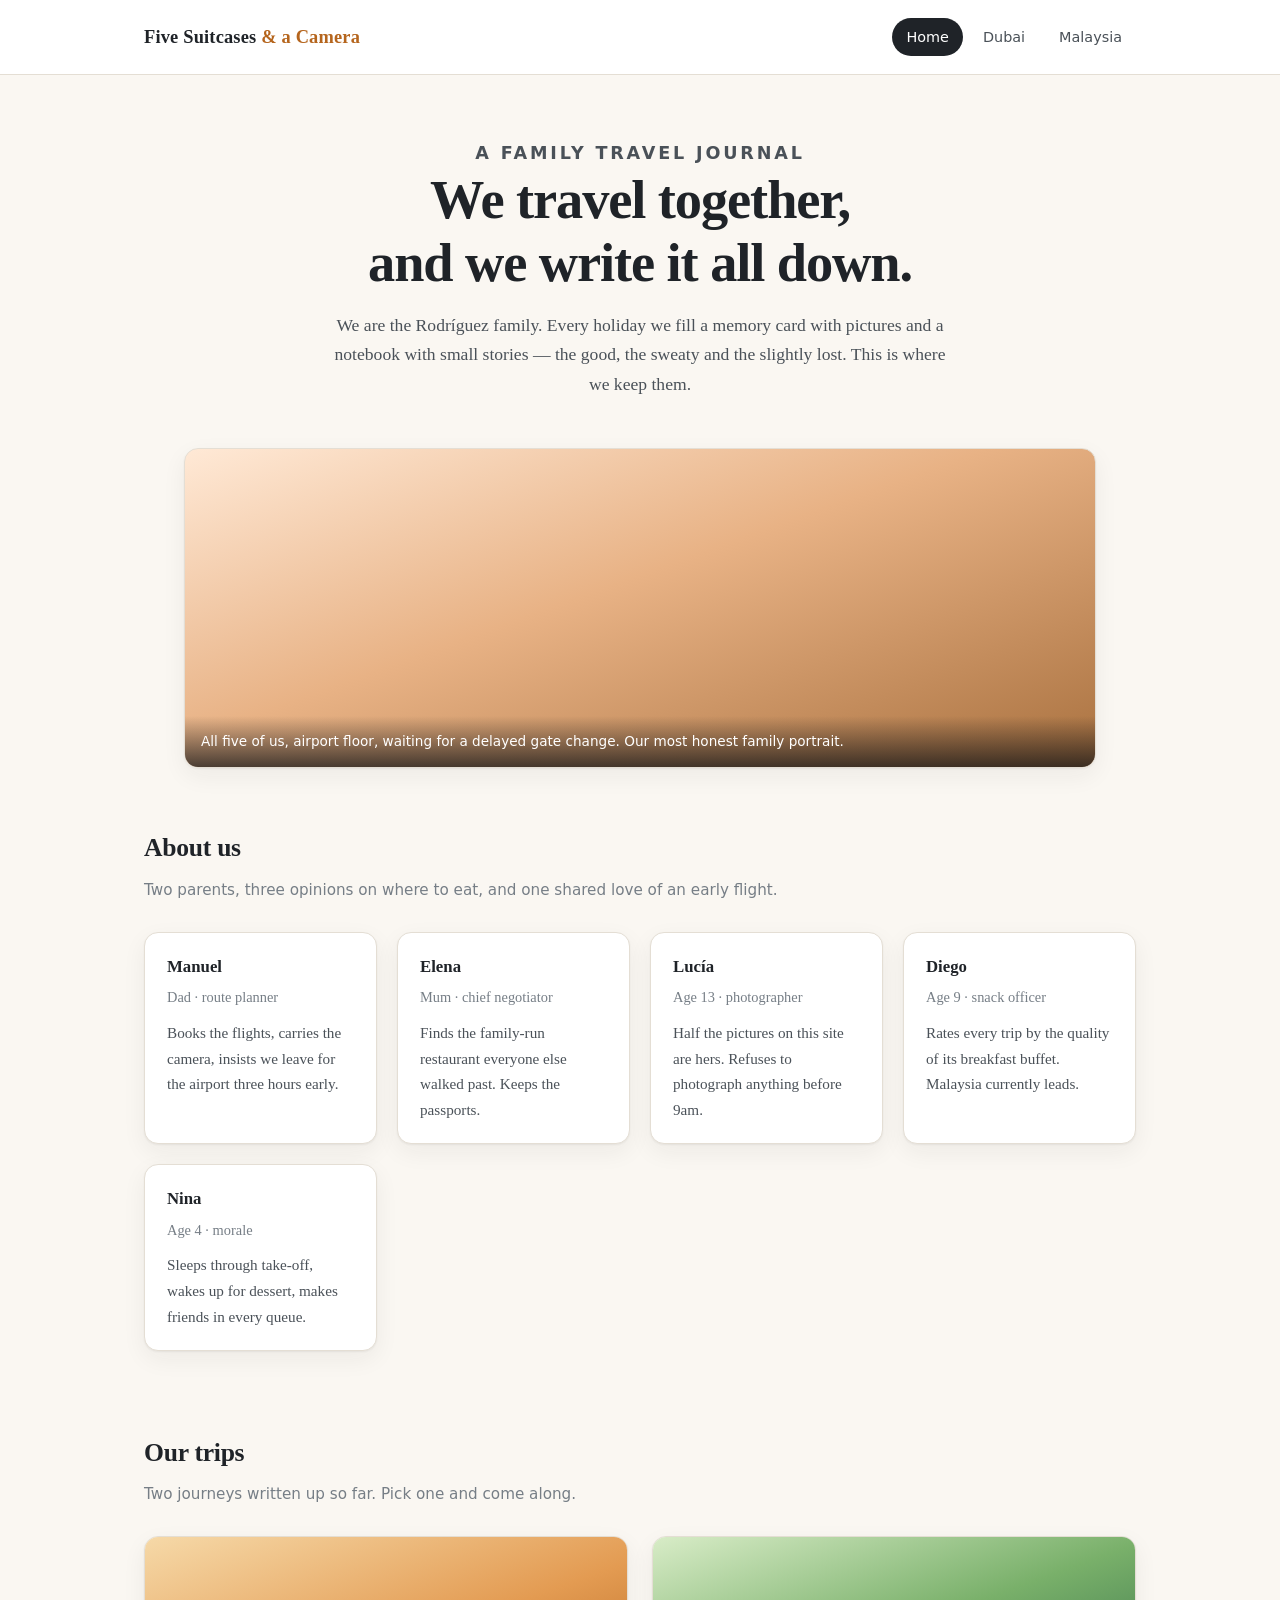
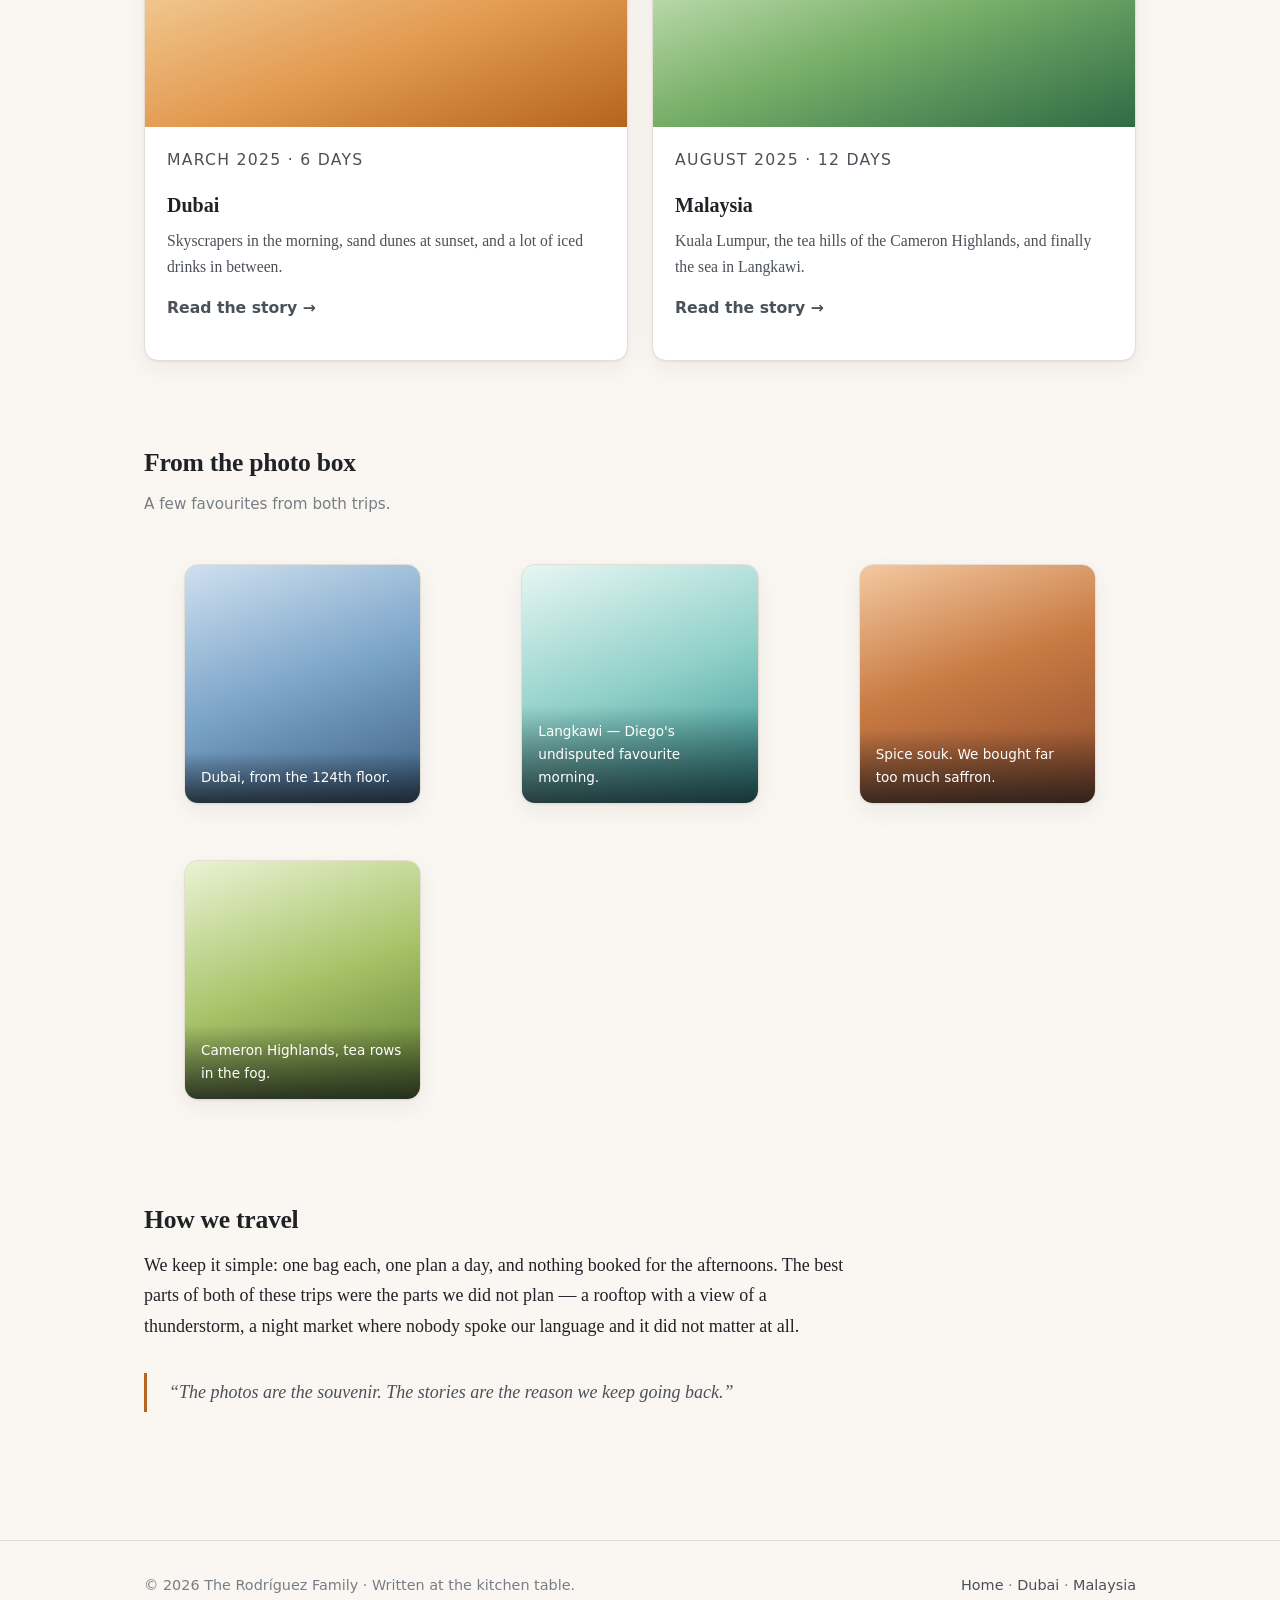
==== index.html @ faf1e657 "Add files via upload" ====
<!DOCTYPE html>
<html lang="en">
<head>
<meta charset="utf-8">
<meta name="viewport" content="width=device-width, initial-scale=1">
<title>The Rodríguez Family — Holiday Stories &amp; Pictures</title>
<meta name="description" content="Travel stories and pictures from the Rodríguez family holidays.">
<link rel="stylesheet" href="style.css">
</head>
<body>

<header class="site-header">
  <div class="wrap">
    <a class="brand" href="index.html">Five Suitcases <span>&amp; a Camera</span></a>
    <nav class="nav">
      <a href="index.html" class="active">Home</a>
      <a href="dubai.html">Dubai</a>
      <a href="malaysia.html">Malaysia</a>
    </nav>
  </div>
</header>

<main>

  <div class="wrap">
    <div class="hero">
      <p class="eyebrow">A family travel journal</p>
      <h1>We travel together,<br>and we write it all down.</h1>
      <p>We are the Rodríguez family. Every holiday we fill a memory card with pictures
        and a notebook with small stories — the good, the sweaty and the slightly lost.
        This is where we keep them.</p>
    </div>
  </div>

  <div class="wrap">
    <figure class="photo g-family trip-hero" style="margin-top:0">
      <figcaption>All five of us, airport floor, waiting for a delayed gate change. Our most honest family portrait.</figcaption>
    </figure>
  </div>

  <div class="wrap">
    <section>
      <h2>About us</h2>
      <p class="section-note">Two parents, three opinions on where to eat, and one shared love of an early flight.</p>
      <ul class="family">
        <li>
          <strong>Manuel</strong>
          <span>Dad · route planner</span>
          <p>Books the flights, carries the camera, insists we leave for the airport three hours early.</p>
        </li>
        <li>
          <strong>Elena</strong>
          <span>Mum · chief negotiator</span>
          <p>Finds the family-run restaurant everyone else walked past. Keeps the passports.</p>
        </li>
        <li>
          <strong>Lucía</strong>
          <span>Age 13 · photographer</span>
          <p>Half the pictures on this site are hers. Refuses to photograph anything before 9am.</p>
        </li>
        <li>
          <strong>Diego</strong>
          <span>Age 9 · snack officer</span>
          <p>Rates every trip by the quality of its breakfast buffet. Malaysia currently leads.</p>
        </li>
        <li>
          <strong>Nina</strong>
          <span>Age 4 · morale</span>
          <p>Sleeps through take-off, wakes up for dessert, makes friends in every queue.</p>
        </li>
      </ul>
    </section>

    <section>
      <h2>Our trips</h2>
      <p class="section-note">Two journeys written up so far. Pick one and come along.</p>
      <div class="cards">

        <a class="card" href="dubai.html">
          <div class="thumb g-desert"></div>
          <div class="card-body">
            <p class="meta">March 2025 · 6 days</p>
            <h3>Dubai</h3>
            <p>Skyscrapers in the morning, sand dunes at sunset, and a lot of iced drinks in between.</p>
            <p class="readmore">Read the story →</p>
          </div>
        </a>

        <a class="card" href="malaysia.html">
          <div class="thumb g-jungle"></div>
          <div class="card-body">
            <p class="meta">August 2025 · 12 days</p>
            <h3>Malaysia</h3>
            <p>Kuala Lumpur, the tea hills of the Cameron Highlands, and finally the sea in Langkawi.</p>
            <p class="readmore">Read the story →</p>
          </div>
        </a>

      </div>
    </section>

    <section>
      <h2>From the photo box</h2>
      <p class="section-note">A few favourites from both trips.</p>
      <div class="gallery">
        <figure class="photo g-skyline"><figcaption>Dubai, from the 124th floor.</figcaption></figure>
        <figure class="photo g-beach"><figcaption>Langkawi — Diego's undisputed favourite morning.</figcaption></figure>
        <figure class="photo g-souk"><figcaption>Spice souk. We bought far too much saffron.</figcaption></figure>
        <figure class="photo g-tea"><figcaption>Cameron Highlands, tea rows in the fog.</figcaption></figure>
      </div>
    </section>

    <section>
      <h2>How we travel</h2>
      <div class="article" style="margin:0">
        <p>We keep it simple: one bag each, one plan a day, and nothing booked for the
          afternoons. The best parts of both of these trips were the parts we did not
          plan — a rooftop with a view of a thunderstorm, a night market where nobody
          spoke our language and it did not matter at all.</p>
        <blockquote>“The photos are the souvenir. The stories are the reason we keep going back.”</blockquote>
      </div>
    </section>
  </div>

</main>

<footer class="site-footer">
  <div class="wrap">
    <div>© 2026 The Rodríguez Family · Written at the kitchen table.</div>
    <div>
      <a href="index.html">Home</a> ·
      <a href="dubai.html">Dubai</a> ·
      <a href="malaysia.html">Malaysia</a>
    </div>
  </div>
</footer>

</body>
</html>
---- style.css ----
/* ==========================================================
   Family Holidays Blog — shared stylesheet
   Light background, dark text
   ========================================================== */

:root {
  --bg: #faf7f2;
  --surface: #ffffff;
  --ink: #1f2328;
  --ink-soft: #4a5158;
  --ink-faint: #767e86;
  --line: #e4ded4;
  --accent: #b5651d;
  --accent-soft: #f4e7d8;
  --shadow: 0 1px 2px rgba(31, 35, 40, .06), 0 8px 24px rgba(31, 35, 40, .06);
  --radius: 14px;
  --wrap: 1040px;
}

* { box-sizing: border-box; }

body {
  margin: 0;
  background: var(--bg);
  color: var(--ink);
  font-family: "Iowan Old Style", "Palatino Linotype", Palatino, Georgia, serif;
  font-size: 18px;
  line-height: 1.7;
  -webkit-font-smoothing: antialiased;
}

img { max-width: 100%; display: block; }

a { color: var(--accent); }
a:hover { color: var(--ink); }

.wrap {
  width: 100%;
  max-width: var(--wrap);
  margin: 0 auto;
  padding: 0 24px;
}

/* ---------- Header / nav ---------- */

.site-header {
  border-bottom: 1px solid var(--line);
  background: var(--surface);
  position: sticky;
  top: 0;
  z-index: 10;
}

.site-header .wrap {
  display: flex;
  flex-wrap: wrap;
  align-items: center;
  justify-content: space-between;
  gap: 12px;
  padding-top: 18px;
  padding-bottom: 18px;
}

.brand {
  font-size: 1.15rem;
  font-weight: 700;
  letter-spacing: .01em;
  color: var(--ink);
  text-decoration: none;
}
.brand span { color: var(--accent); }

.nav {
  display: flex;
  gap: 6px;
  flex-wrap: wrap;
  font-family: system-ui, -apple-system, "Segoe UI", sans-serif;
  font-size: .9rem;
}

.nav a {
  color: var(--ink-soft);
  text-decoration: none;
  padding: 7px 14px;
  border-radius: 999px;
}
.nav a:hover { background: var(--accent-soft); color: var(--ink); }
.nav a.active { background: var(--ink); color: #fff; }

/* ---------- Hero ---------- */

.hero {
  padding: 64px 0 48px;
  text-align: center;
}

.hero h1 {
  font-size: clamp(2.1rem, 5vw, 3.4rem);
  line-height: 1.15;
  margin: 0 0 16px;
  letter-spacing: -.02em;
}

.hero p {
  margin: 0 auto;
  max-width: 620px;
  font-size: 1.1rem;
  color: var(--ink-soft);
}

.eyebrow {
  font-family: system-ui, -apple-system, "Segoe UI", sans-serif;
  font-size: .75rem;
  font-weight: 600;
  letter-spacing: .16em;
  text-transform: uppercase;
  color: var(--accent);
  margin: 0 0 14px;
}

/* ---------- Sections ---------- */

section { padding: 40px 0; }

h2 {
  font-size: 1.6rem;
  margin: 0 0 8px;
  letter-spacing: -.01em;
}

.section-note {
  color: var(--ink-faint);
  margin: 0 0 28px;
  font-family: system-ui, -apple-system, "Segoe UI", sans-serif;
  font-size: .95rem;
}

/* ---------- Cards ---------- */

.cards {
  display: grid;
  grid-template-columns: repeat(auto-fit, minmax(280px, 1fr));
  gap: 24px;
}

.card {
  background: var(--surface);
  border: 1px solid var(--line);
  border-radius: var(--radius);
  box-shadow: var(--shadow);
  overflow: hidden;
  display: flex;
  flex-direction: column;
  text-decoration: none;
  color: inherit;
  transition: transform .18s ease, box-shadow .18s ease;
}

.card:hover {
  transform: translateY(-3px);
  box-shadow: 0 2px 4px rgba(31,35,40,.08), 0 16px 36px rgba(31,35,40,.12);
}

.card .thumb { height: 190px; }

.card-body { padding: 20px 22px 24px; }

.card-body h3 {
  margin: 0 0 6px;
  font-size: 1.25rem;
}

.card-body p {
  margin: 0 0 14px;
  color: var(--ink-soft);
  font-size: .98rem;
}

.meta {
  font-family: system-ui, -apple-system, "Segoe UI", sans-serif;
  font-size: .78rem;
  letter-spacing: .08em;
  text-transform: uppercase;
  color: var(--ink-faint);
}

.readmore {
  font-family: system-ui, -apple-system, "Segoe UI", sans-serif;
  font-size: .9rem;
  font-weight: 600;
  color: var(--accent);
}

/* ---------- Photo placeholders (pure CSS, no external files) ---------- */

.photo {
  border-radius: var(--radius);
  border: 1px solid var(--line);
  box-shadow: var(--shadow);
  position: relative;
  overflow: hidden;
  display: flex;
  align-items: flex-end;
  min-height: 220px;
}

.photo figcaption,
.photo .cap {
  font-family: system-ui, -apple-system, "Segoe UI", sans-serif;
  font-size: .85rem;
  color: #fff;
  padding: 14px 16px;
  width: 100%;
  background: linear-gradient(to top, rgba(15,18,22,.72), rgba(15,18,22,0));
}

.g-desert  { background: linear-gradient(160deg, #f6d9a8, #e39b52 55%, #b5651d); }
.g-skyline { background: linear-gradient(160deg, #cfe0ef, #7ba4c9 50%, #3d5f80); }
.g-souk    { background: linear-gradient(160deg, #f3c9a0, #c97b44 45%, #8d4a2a); }
.g-marina  { background: linear-gradient(160deg, #dfe9f2, #93b7d4 50%, #4a7396); }
.g-jungle  { background: linear-gradient(160deg, #d8ecc7, #79b06a 50%, #2f6b45); }
.g-beach   { background: linear-gradient(160deg, #e7f6f4, #8fd0c8 50%, #2e8d8a); }
.g-city    { background: linear-gradient(160deg, #e3dcef, #9d90c4 50%, #5a4c86); }
.g-tea     { background: linear-gradient(160deg, #eaf3d4, #a8c46a 50%, #5c7a2c); }
.g-family  { background: linear-gradient(160deg, #ffe9d6, #e8b285 45%, #a9713f); }

/* ---------- Photo grid ---------- */

.gallery {
  display: grid;
  grid-template-columns: repeat(auto-fit, minmax(240px, 1fr));
  gap: 20px;
}
.gallery .photo { min-height: 240px; }
.gallery .photo.tall { min-height: 320px; }

/* ---------- Article layout ---------- */

.trip-hero {
  min-height: 320px;
  border-radius: var(--radius);
  border: 1px solid var(--line);
  box-shadow: var(--shadow);
  margin-top: 32px;
}

.article {
  max-width: 720px;
  margin: 0 auto;
}

.article p { margin: 0 0 20px; }

.article h2 { margin-top: 36px; }

.article blockquote {
  margin: 32px 0;
  padding: 4px 0 4px 22px;
  border-left: 3px solid var(--accent);
  color: var(--ink-soft);
  font-style: italic;
}

.facts {
  display: grid;
  grid-template-columns: repeat(auto-fit, minmax(150px, 1fr));
  gap: 1px;
  background: var(--line);
  border: 1px solid var(--line);
  border-radius: var(--radius);
  overflow: hidden;
  margin: 32px 0;
}

.facts div {
  background: var(--surface);
  padding: 18px 20px;
}

.facts dt,
.facts .k {
  font-family: system-ui, -apple-system, "Segoe UI", sans-serif;
  font-size: .72rem;
  letter-spacing: .12em;
  text-transform: uppercase;
  color: var(--ink-faint);
  margin-bottom: 4px;
}

.facts .v { font-weight: 700; }

/* ---------- Family info list ---------- */

.family {
  display: grid;
  grid-template-columns: repeat(auto-fit, minmax(220px, 1fr));
  gap: 20px;
  list-style: none;
  padding: 0;
  margin: 0;
}

.family li {
  background: var(--surface);
  border: 1px solid var(--line);
  border-radius: var(--radius);
  padding: 20px 22px;
  box-shadow: var(--shadow);
}

.family strong { display: block; font-size: 1.05rem; }
.family span { color: var(--ink-faint); font-size: .9rem; }
.family p { margin: 8px 0 0; font-size: .95rem; color: var(--ink-soft); }

/* ---------- Footer ---------- */

.site-footer {
  border-top: 1px solid var(--line);
  margin-top: 56px;
  padding: 32px 0 48px;
  color: var(--ink-faint);
  font-family: system-ui, -apple-system, "Segoe UI", sans-serif;
  font-size: .9rem;
}

.site-footer .wrap {
  display: flex;
  flex-wrap: wrap;
  gap: 12px;
  justify-content: space-between;
}

.site-footer a { color: var(--ink-soft); text-decoration: none; }
.site-footer a:hover { color: var(--accent); }

.next-prev {
  display: flex;
  flex-wrap: wrap;
  gap: 16px;
  justify-content: space-between;
  border-top: 1px solid var(--line);
  margin-top: 48px;
  padding-top: 24px;
  font-family: system-ui, -apple-system, "Segoe UI", sans-serif;
  font-size: .95rem;
}
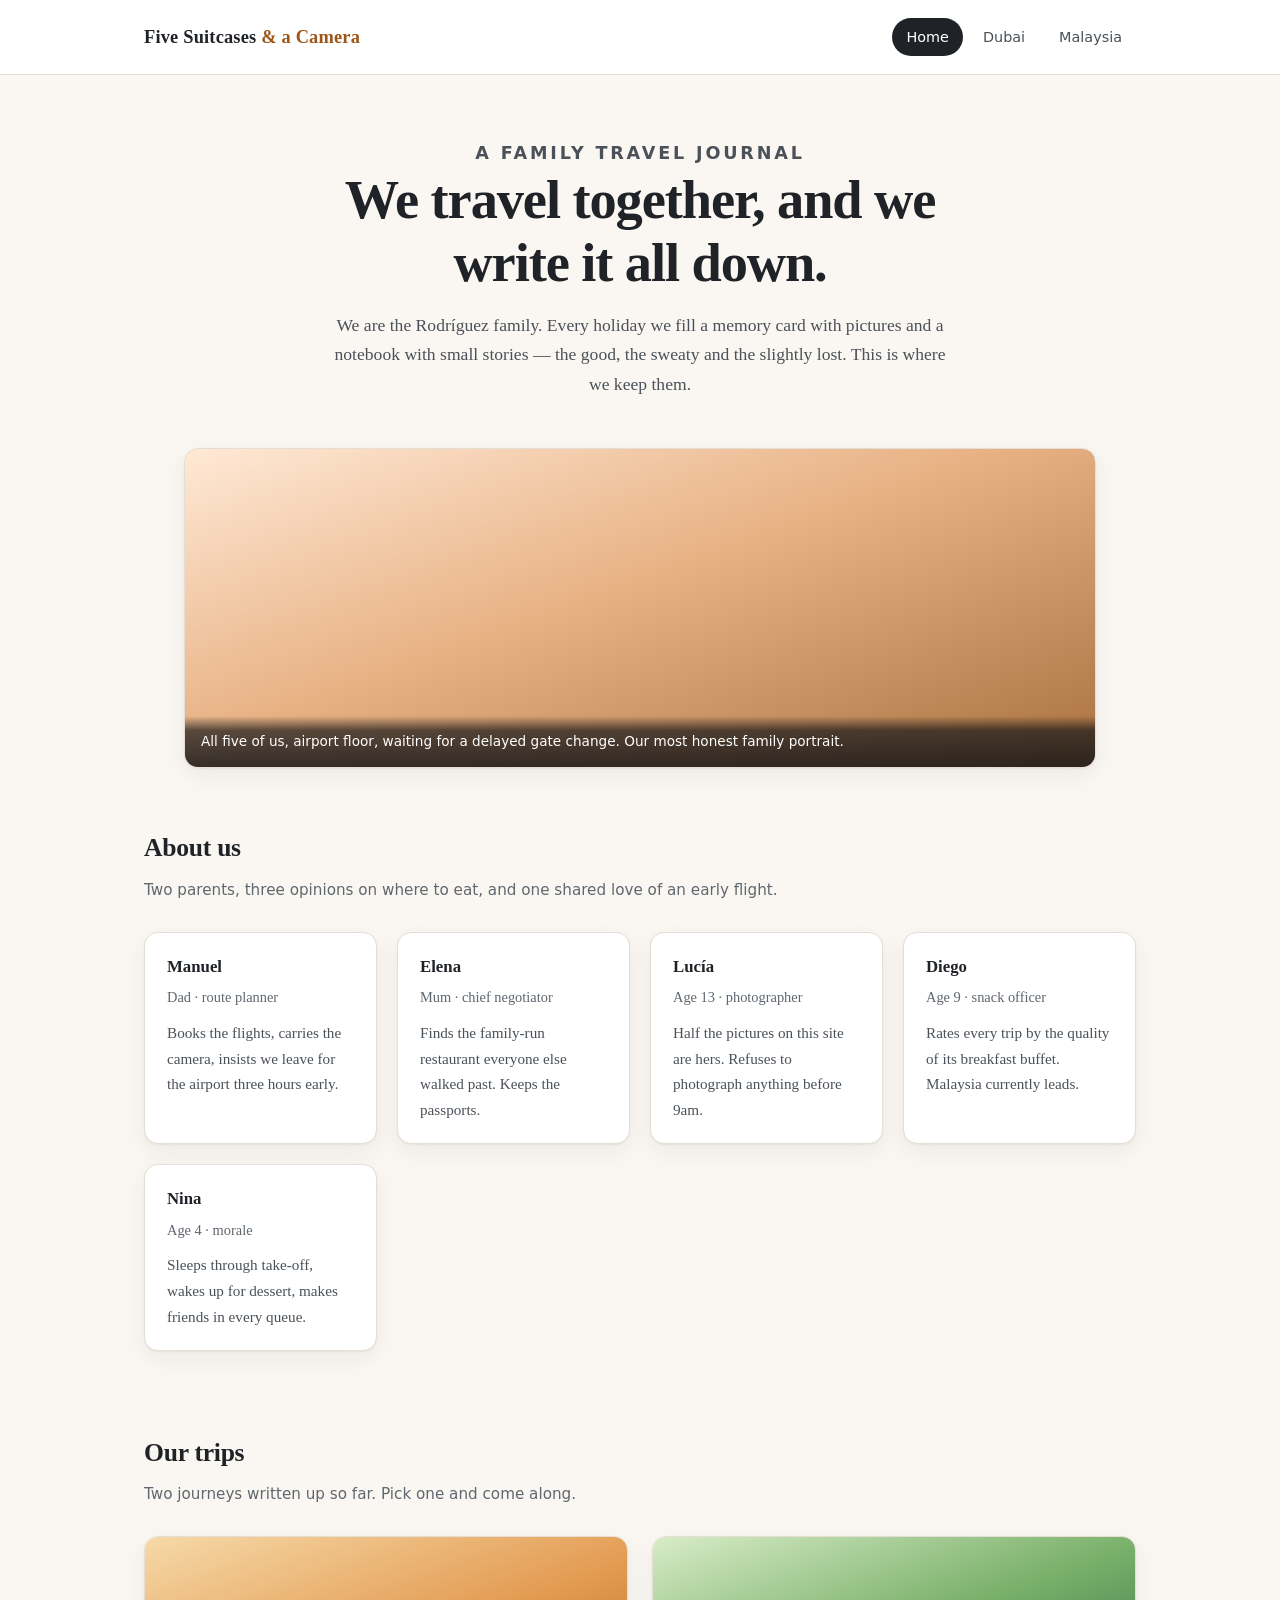
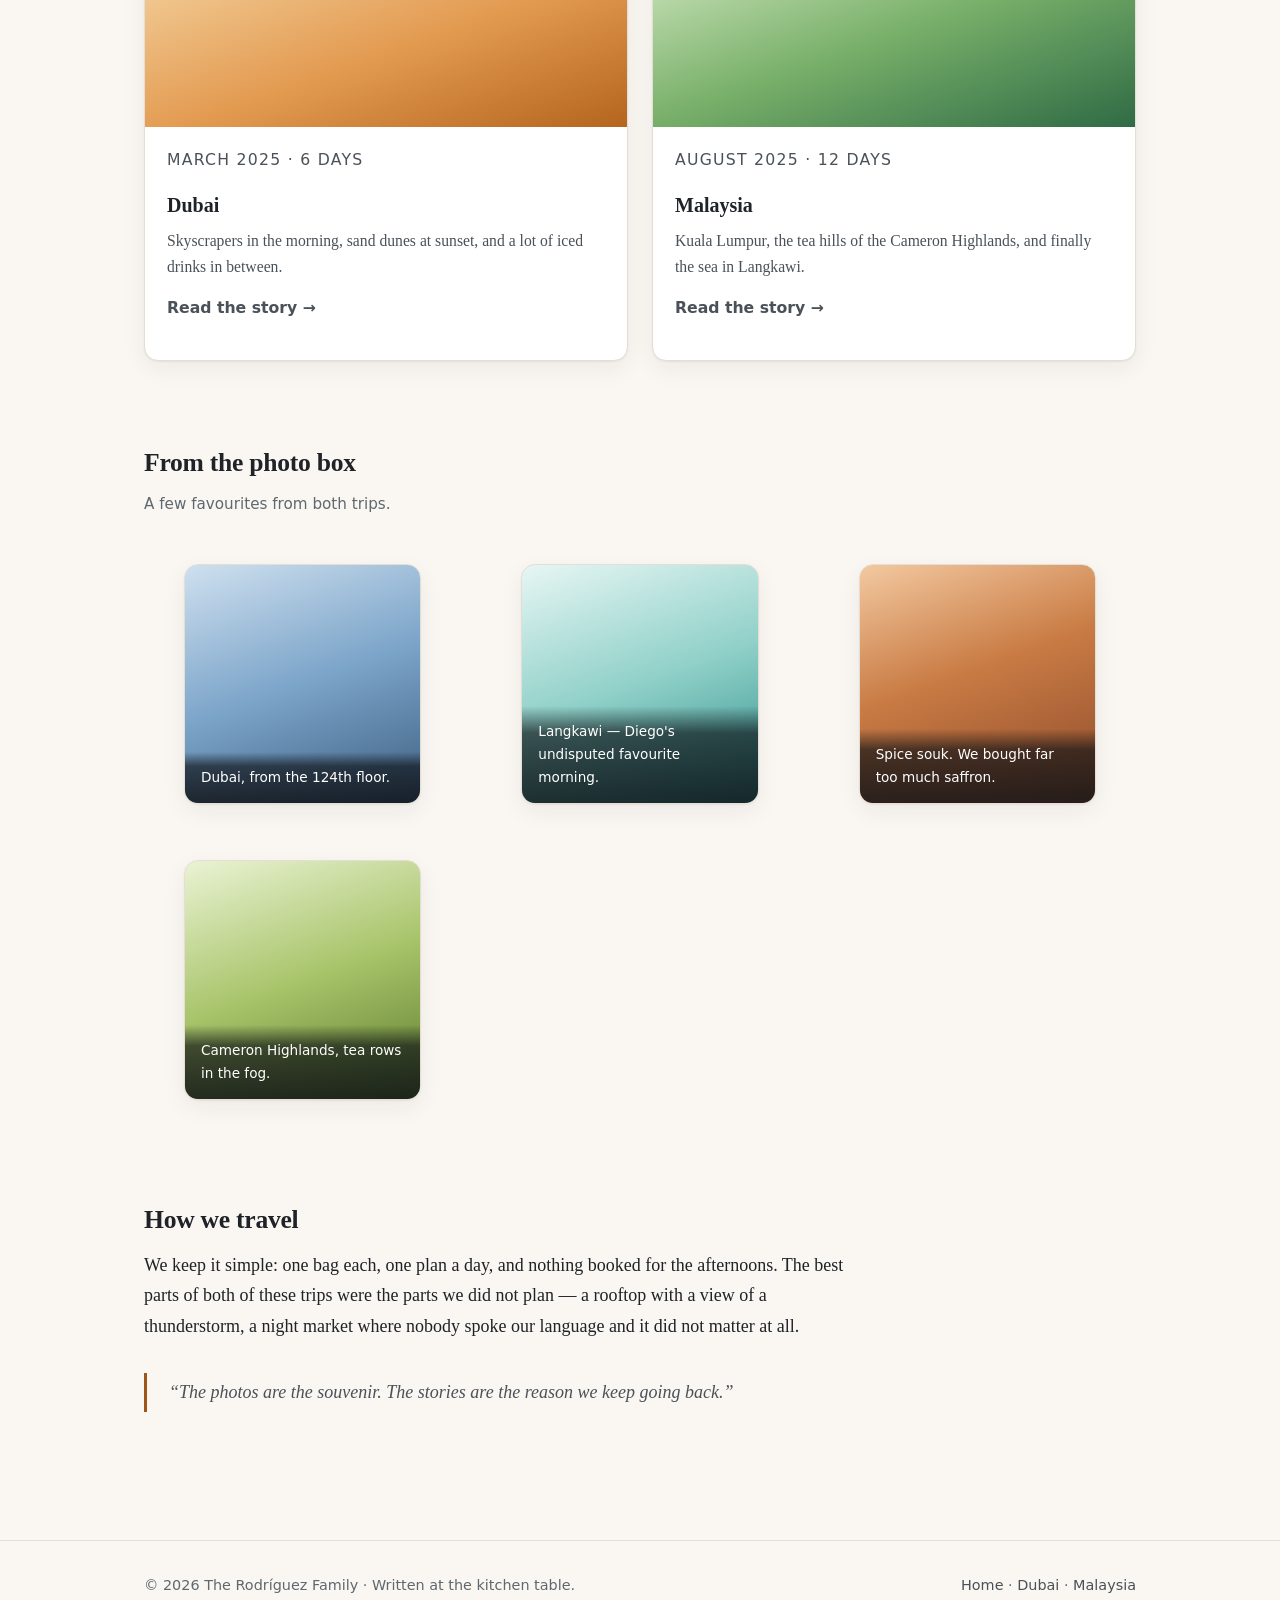
==== commit 2282278a: "Fix accessibility, semantics and CSS hygiene issues Contrast: - --ink-faint #767e86 -> #5f676f (3.9:" ====
--- a/index.html
+++ b/index.html
@@ -5,6 +5,12 @@
 <meta name="viewport" content="width=device-width, initial-scale=1">
 <title>The Rodríguez Family — Holiday Stories &amp; Pictures</title>
 <meta name="description" content="Travel stories and pictures from the Rodríguez family holidays.">
+<link rel="icon" href="data:image/svg+xml,<svg xmlns='http://www.w3.org/2000/svg' viewBox='0 0 32 32'><rect width='32' height='32' rx='7' fill='%239d5617'/><rect x='10' y='6' width='8' height='4' rx='1.5' fill='%23faf7f2'/><circle cx='16' cy='19' r='6' fill='none' stroke='%23faf7f2' stroke-width='3'/></svg>">
+<meta property="og:type" content="website">
+<meta property="og:site_name" content="Five Suitcases &amp; a Camera">
+<meta property="og:title" content="Five Suitcases &amp; a Camera">
+<meta property="og:description" content="Travel stories and pictures from the Rodríguez family holidays.">
+<meta name="twitter:card" content="summary">
 <link rel="stylesheet" href="style.css">
 </head>
 <body>
@@ -13,7 +19,7 @@
   <div class="wrap">
     <a class="brand" href="index.html">Five Suitcases <span>&amp; a Camera</span></a>
     <nav class="nav">
-      <a href="index.html" class="active">Home</a>
+      <a href="index.html" aria-current="page">Home</a>
       <a href="dubai.html">Dubai</a>
       <a href="malaysia.html">Malaysia</a>
     </nav>
@@ -25,7 +31,7 @@
   <div class="wrap">
     <div class="hero">
       <p class="eyebrow">A family travel journal</p>
-      <h1>We travel together,<br>and we write it all down.</h1>
+      <h1>We travel together, and we write it all down.</h1>
       <p>We are the Rodríguez family. Every holiday we fill a memory card with pictures
         and a notebook with small stories — the good, the sweaty and the slightly lost.
         This is where we keep them.</p>
@@ -33,7 +39,7 @@
   </div>
 
   <div class="wrap">
-    <figure class="photo g-family trip-hero" style="margin-top:0">
+    <figure class="photo g-family trip-hero flush">
       <figcaption>All five of us, airport floor, waiting for a delayed gate change. Our most honest family portrait.</figcaption>
     </figure>
   </div>
@@ -112,7 +118,7 @@
 
     <section>
       <h2>How we travel</h2>
-      <div class="article" style="margin:0">
+      <div class="article flush">
         <p>We keep it simple: one bag each, one plan a day, and nothing booked for the
           afternoons. The best parts of both of these trips were the parts we did not
           plan — a rooftop with a view of a thunderstorm, a night market where nobody
--- a/style.css
+++ b/style.css
@@ -4,13 +4,15 @@
    ========================================================== */
 
 :root {
+  color-scheme: light;
+
   --bg: #faf7f2;
   --surface: #ffffff;
   --ink: #1f2328;
   --ink-soft: #4a5158;
-  --ink-faint: #767e86;
+  --ink-faint: #5f676f;   /* 5.4:1 on --bg — AA for normal text */
   --line: #e4ded4;
-  --accent: #b5651d;
+  --accent: #9d5617;      /* 5.2:1 on --bg, 5.6:1 on --surface */
   --accent-soft: #f4e7d8;
   --shadow: 0 1px 2px rgba(31, 35, 40, .06), 0 8px 24px rgba(31, 35, 40, .06);
   --radius: 14px;
@@ -85,7 +87,16 @@
   border-radius: 999px;
 }
 .nav a:hover { background: var(--accent-soft); color: var(--ink); }
-.nav a.active { background: var(--ink); color: #fff; }
+.nav a[aria-current="page"] { background: var(--ink); color: #fff; }
+
+/* The sticky bar wraps to two rows on narrow screens; keep it shallow there. */
+@media (max-width: 560px) {
+  .site-header .wrap {
+    padding-top: 11px;
+    padding-bottom: 11px;
+  }
+  .nav a { padding: 5px 12px; }
+}
 
 /* ---------- Hero ---------- */
 
@@ -94,10 +105,13 @@
   text-align: center;
 }
 
+.hero.compact { padding-bottom: 8px; }
+
 .hero h1 {
   font-size: clamp(2.1rem, 5vw, 3.4rem);
   line-height: 1.15;
-  margin: 0 0 16px;
+  max-width: 24ch;
+  margin: 0 auto 16px;
   letter-spacing: -.02em;
 }
 
@@ -153,12 +167,16 @@
   flex-direction: column;
   text-decoration: none;
   color: inherit;
-  transition: transform .18s ease, box-shadow .18s ease;
 }
 
 .card:hover {
-  transform: translateY(-3px);
   box-shadow: 0 2px 4px rgba(31,35,40,.08), 0 16px 36px rgba(31,35,40,.12);
+}
+
+/* Lift + animate only for readers who have not asked for less motion. */
+@media (prefers-reduced-motion: no-preference) {
+  .card { transition: transform .18s ease, box-shadow .18s ease; }
+  .card:hover { transform: translateY(-3px); }
 }
 
 .card .thumb { height: 190px; }
@@ -204,14 +222,19 @@
   min-height: 220px;
 }
 
-.photo figcaption,
-.photo .cap {
+.photo.tall { min-height: 300px; }
+
+.photo figcaption {
   font-family: system-ui, -apple-system, "Segoe UI", sans-serif;
   font-size: .85rem;
   color: #fff;
   padding: 14px 16px;
   width: 100%;
-  background: linear-gradient(to top, rgba(15,18,22,.72), rgba(15,18,22,0));
+  /* Solid floor under the text so a second caption line stays legible. */
+  background: linear-gradient(to top,
+    rgba(15,18,22,.82),
+    rgba(15,18,22,.66) 72%,
+    rgba(15,18,22,0));
 }
 
 .g-desert  { background: linear-gradient(160deg, #f6d9a8, #e39b52 55%, #b5651d); }
@@ -231,23 +254,22 @@
   grid-template-columns: repeat(auto-fit, minmax(240px, 1fr));
   gap: 20px;
 }
+.gallery.spaced { margin-top: 8px; }
 .gallery .photo { min-height: 240px; }
-.gallery .photo.tall { min-height: 320px; }
 
 /* ---------- Article layout ---------- */
 
 .trip-hero {
   min-height: 320px;
-  border-radius: var(--radius);
-  border: 1px solid var(--line);
-  box-shadow: var(--shadow);
   margin-top: 32px;
 }
+.trip-hero.flush { margin-top: 0; }
 
 .article {
   max-width: 720px;
   margin: 0 auto;
 }
+.article.flush { margin: 0; }
 
 .article p { margin: 0 0 20px; }
 
@@ -277,8 +299,7 @@
   padding: 18px 20px;
 }
 
-.facts dt,
-.facts .k {
+.facts dt {
   font-family: system-ui, -apple-system, "Segoe UI", sans-serif;
   font-size: .72rem;
   letter-spacing: .12em;
@@ -287,7 +308,10 @@
   margin-bottom: 4px;
 }
 
-.facts .v { font-weight: 700; }
+.facts dd {
+  margin: 0;
+  font-weight: 700;
+}
 
 /* ---------- Family info list ---------- */
 
